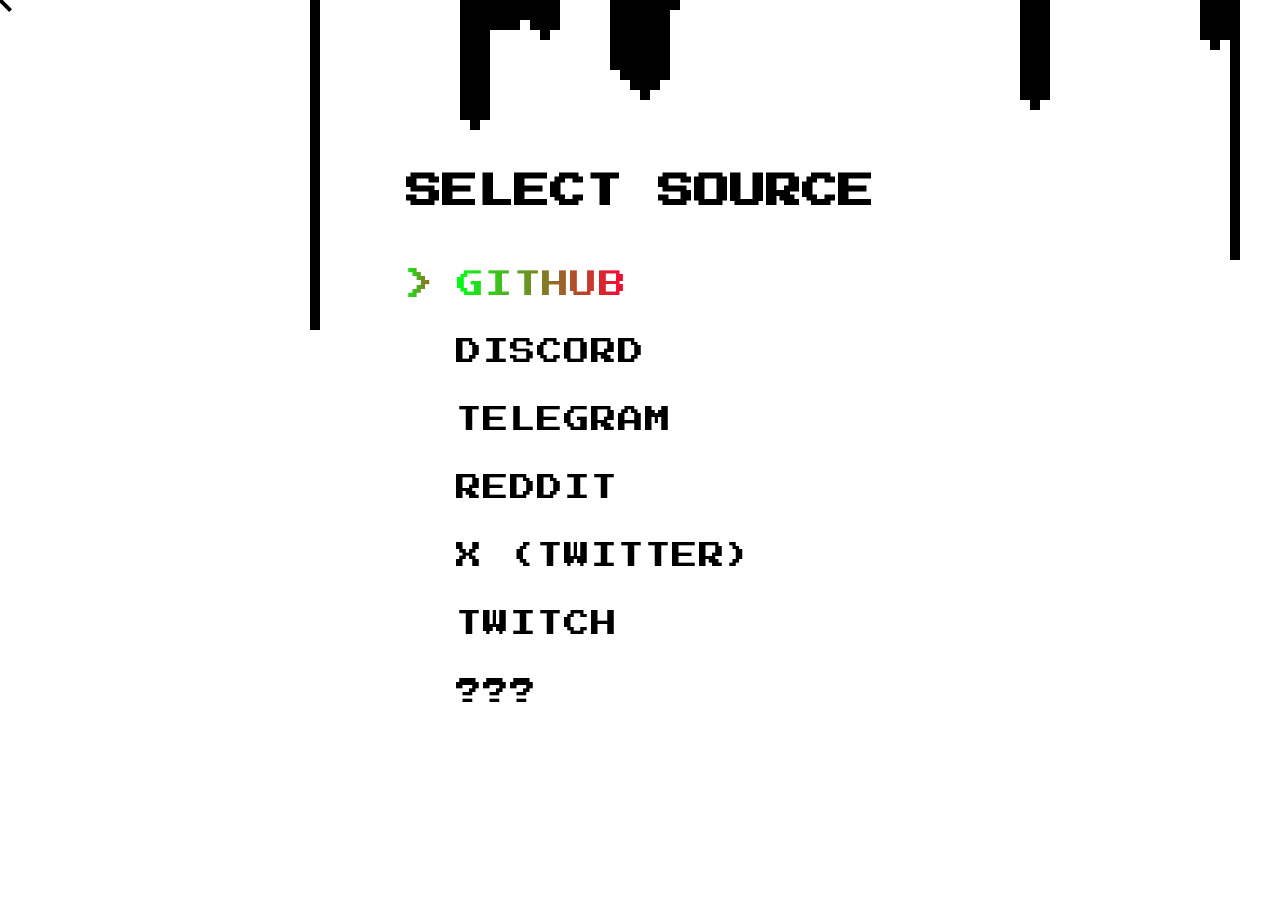
==== index.html @ 29d90310 "feat: mobile touch support, larger fonts, remove header bar - Add swipe gestures for menu navigation" ====
<!DOCTYPE html>
<html lang="ru">

<head>
    <meta charset="UTF-8">
    <meta name="viewport" content="width=device-width, initial-scale=1.0">
    <title>FLEXIY.IO // SYSTEM</title>
    <link rel="preconnect" href="https://fonts.googleapis.com">
    <link rel="preconnect" href="https://fonts.gstatic.com" crossorigin>
    <link href="https://fonts.googleapis.com/css2?family=Press+Start+2P&display=swap" rel="stylesheet">
    <link rel="stylesheet" href="style.css">
</head>

<body>
    <canvas id="canvas"></canvas>
    <div id="custom-cursor"></div>


    <!-- Score display for game mode -->
    <div id="score-display"
        style="display:none; position:fixed; top:20px; right:20px; z-index:100; mix-blend-mode:difference; color:white; font-size:14px;">
        LVL: <span id="score-val">0</span>/30
    </div>

    <div id="ui-wrapper">
        <div id="menu-container" class="active">
            <div class="view-header">
                <h2 class="pixel-text">SELECT SOURCE</h2>
            </div>
            <ul id="menu" class="menu-list">
                <li class="menu-item active" data-target="github">
                    <span class="selector">></span><span class="menu-text">Github</span>
                </li>
                <li class="menu-item" data-target="discord">
                    <span class="selector">></span><span class="menu-text">Discord</span>
                </li>
                <li class="menu-item" data-target="telegram">
                    <span class="selector">></span><span class="menu-text">Telegram</span>
                </li>
                <li class="menu-item" data-target="reddit">
                    <span class="selector">></span><span class="menu-text">Reddit</span>
                </li>
                <li class="menu-item" data-target="twitter">
                    <span class="selector">></span><span class="menu-text">X (Twitter)</span>
                </li>
                <li class="menu-item" data-target="twitch">
                    <span class="selector">></span><span class="menu-text">Twitch</span>
                </li>
                <li class="menu-item" data-target="gamemode" id="game-toggle">
                    <span class="selector">></span><span class="menu-text">???</span>
                </li>
            </ul>
        </div>

        <!-- Generic View Template (used for all) -->
        <div id="dynamic-view" class="view">
            <div class="view-header">
                <h2 id="view-title" class="pixel-text">TITLE</h2>
            </div>
            <ul id="dynamic-list" class="menu-list">
                <!-- Content injected via JS -->
            </ul>
        </div>
    </div>

    <div id="instructions"></div>
    <script src="script.js"></script>
</body>

</html>
---- style.css ----
:root {
    --bg-color: #ffffff;
}

* {
    cursor: none !important;
    /* Force hide everywhere */
}

body,
html {
    margin: 0;
    padding: 0;
    width: 100%;
    height: 100%;
    overflow: hidden;
    background-color: var(--bg-color);
    font-family: 'Press Start 2P', cursive;
    /* Hide default cursor */
}

canvas {
    display: block;
    image-rendering: pixelated;
    position: fixed;
    top: 0;
    left: 0;
    z-index: 1;
}

#custom-cursor {
    position: fixed;
    width: 30px;
    /* Slightly larger */
    height: 30px;
    pointer-events: none;
    z-index: 9999;
    mix-blend-mode: difference;
    transform: translate(-50%, -50%);
    transition: transform 0.15s cubic-bezier(0.175, 0.885, 0.32, 1.275), width 0.2s, height 0.2s;
}

#custom-cursor::before,
#custom-cursor::after {
    content: '';
    position: absolute;
    top: 50%;
    left: 50%;
    width: 100%;
    height: 4px;
    /* Bolder lines */
    background: white;
    transform: translate(-50%, -50%) rotate(45deg);
    transition: all 0.2s;
}

#custom-cursor::after {
    transform: translate(-50%, -50%) rotate(-45deg);
}

/* Pointer / Hover State */
#custom-cursor.hovering {
    width: 45px;
    height: 45px;
}

#custom-cursor.hovering::before {
    transform: translate(-50%, -50%) rotate(0deg);
    /* Becomes a + sign */
    background: #00ffcc;
    /* Add a technical glow color */
}

#custom-cursor.hovering::after {
    transform: translate(-50%, -50%) rotate(90deg);
    background: #00ffcc;
}

/* Score display for game mode */
#score-display {
    font-family: 'Press Start 2P', cursive;
    color: #00ffcc;
}

#ui-wrapper {
    position: absolute;
    top: 50%;
    left: 50%;
    transform: translate(-50%, -50%);
    width: 100%;
    z-index: 10;
    mix-blend-mode: difference;
    color: white;
    display: flex;
    justify-content: center;
    align-items: center;
    perspective: 1000px;
}

#menu-container,
.view {
    position: absolute;
    width: fit-content;
    min-width: 400px;
    transition: transform 0.6s cubic-bezier(0.23, 1, 0.32, 1), opacity 0.4s ease;
    opacity: 0;
    pointer-events: none;
    display: flex;
    flex-direction: column;
    align-items: flex-start;
    /* Items left-aligned within the centered block */
    padding: 20px;
}

#menu-container.active,
.view.active {
    opacity: 1;
    pointer-events: auto;
    transform: translateX(0);
}

/* Exit left - Classic */
#menu-container:not(.active) {
    transform: translateX(-150px);
}

.view:not(.active) {
    transform: translateX(-150px);
}

/* Vertical Shooter Game */
.pixel {
    background-color: currentColor;
    width: 100%;
    height: 100%;
}

.player-ship {
    position: fixed;
    bottom: 30px;
    width: 30px;
    height: 20px;
    color: #00ffcc;
    pointer-events: none;
    z-index: 20;
    mix-blend-mode: difference;
    transform: translateX(-50%);
    display: grid;
    grid-template-columns: repeat(3, 1fr);
    grid-template-rows: repeat(2, 1fr);
    gap: 2px;
}

.bullet {
    position: fixed;
    width: 4px;
    height: 8px;
    background: #ff00ea;
    z-index: 15;
    pointer-events: none;
    mix-blend-mode: difference;
    box-shadow: 0 0 5px #ff00ea;
}

.enemy {
    position: fixed;
    background: white;
    width: 24px;
    height: 24px;
    z-index: 10;
    pointer-events: none;
    mix-blend-mode: difference;
    box-shadow: 0 0 5px rgba(255, 0, 0, 0.8);
}

.particle {
    position: fixed;
    width: 4px;
    height: 4px;
    background: white;
    pointer-events: none;
    z-index: 7;
    mix-blend-mode: difference;
}

.menu-list {
    list-style: none;
    padding: 0;
    margin: 0;
    max-height: 55vh;
    width: 100%;
    overflow-y: auto;
    scrollbar-width: none;
    display: flex;
    flex-direction: column;
    align-items: flex-start;
}

.menu-list::-webkit-scrollbar {
    display: none;
}

.menu-item {
    margin: 18px 0;
    font-size: 26px;
    /* Larger and more impactful */
    cursor: pointer;
    transition: all 0.2s ease;
    text-transform: uppercase;
    white-space: nowrap;
    position: relative;
    user-select: none;
    display: flex;
    align-items: center;
    justify-content: flex-start;
    width: 100%;
    letter-spacing: 1px;
}

.menu-item .selector {
    visibility: hidden;
    width: 40px;
    margin-right: 10px;
    font-size: 32px;
}

.menu-item.active {
    transform: translateX(10px) scale(1.05);
    /* Slight move right when active */
}

.menu-item.active .selector,
.menu-item.active .menu-text {
    background: linear-gradient(90deg, #ff00ea, #00ffcc, #ff00ea);
    background-size: 200% auto;
    -webkit-background-clip: text;
    background-clip: text;
    -webkit-text-fill-color: transparent;
    color: transparent;
    animation: shine 2s linear infinite;
    visibility: visible !important;
}

@keyframes shine {
    to {
        background-position: 200% center;
    }
}

.view-header {
    margin-bottom: 40px;
    text-align: center;
    width: 100%;
}

.pixel-text {
    font-size: 36px;
    margin: 0;
    line-height: 1;
}

#instructions {
    position: absolute;
    bottom: 30px;
    left: 50%;
    transform: translateX(-50%);
    color: white;
    font-size: 11px;
    opacity: 0.5;
    pointer-events: none;
    mix-blend-mode: difference;
    letter-spacing: 2px;
}

/* Responsive fixes */
/* Tablet Responsive */
@media (max-width: 1024px) {
    .menu-item {
        font-size: 20px;
        margin: 14px 0;
    }

    .menu-item .selector {
        font-size: 24px;
        width: 30px;
    }

    .pixel-text {
        font-size: 28px;
    }

    #menu-container,
    .view {
        min-width: 300px;
        width: 90%;
    }
}

/* Mobile Responsive */
@media (max-width: 600px) {
    .menu-item {
        font-size: 22px;
        margin: 14px 0;
    }

    .menu-item .selector {
        font-size: 26px;
        width: 28px;
        margin-right: 8px;
    }

    .pixel-text {
        font-size: 26px;
        margin-bottom: 20px;
    }

    #score-display {
        font-size: 12px;
        top: 15px;
        right: 15px;
    }

    #instructions {
        font-size: 9px;
        bottom: 20px;
    }

    /* Adjust game elements for smaller screens */
    .player-ship {
        bottom: 20px;
        width: 24px;
        height: 16px;
    }

    .enemy {
        width: 20px;
        height: 20px;
    }
}

@media (hover: none) {
    #custom-cursor {
        display: none !important;
    }
}
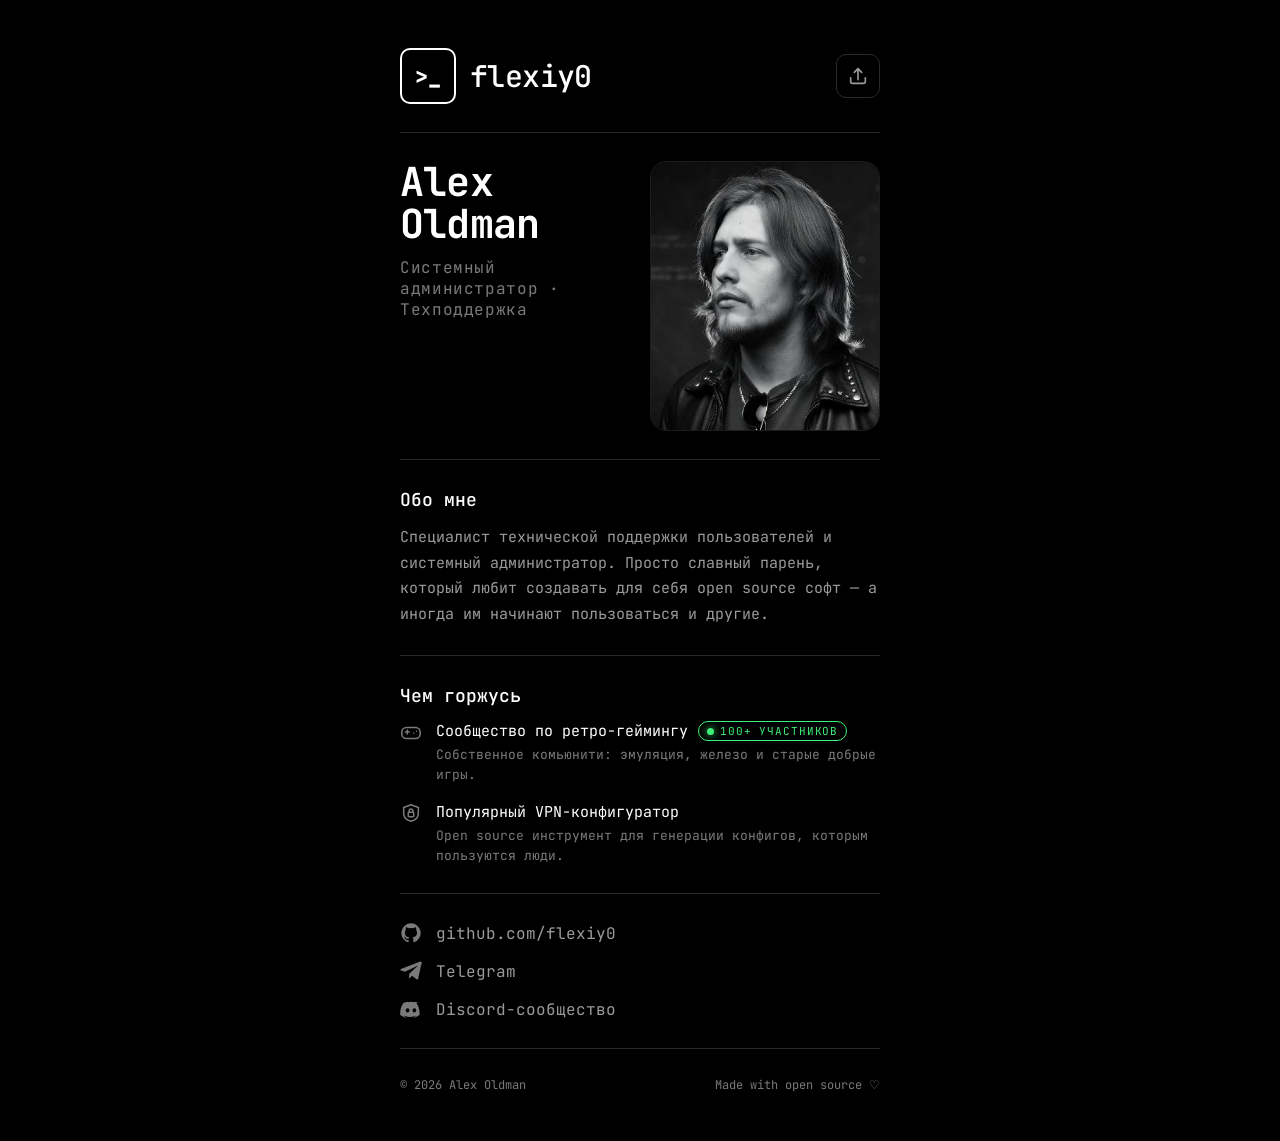
==== commit c5f854cf: "Make Alex Oldman profile card the site home page - Replace retro canvas/menu index.html with the pro" ====
--- a/index.html
+++ b/index.html
@@ -1,70 +1,217 @@
 <!DOCTYPE html>
 <html lang="ru">
-
 <head>
-    <meta charset="UTF-8">
-    <meta name="viewport" content="width=device-width, initial-scale=1.0">
-    <title>FLEXIY.IO // SYSTEM</title>
-    <link rel="preconnect" href="https://fonts.googleapis.com">
-    <link rel="preconnect" href="https://fonts.gstatic.com" crossorigin>
-    <link href="https://fonts.googleapis.com/css2?family=Press+Start+2P&display=swap" rel="stylesheet">
-    <link rel="stylesheet" href="style.css">
+<meta charset="utf-8">
+<meta name="viewport" content="width=device-width, initial-scale=1">
+<title>Alex Oldman — профиль</title>
+<link rel="preconnect" href="https://fonts.googleapis.com">
+<link rel="preconnect" href="https://fonts.gstatic.com" crossorigin>
+<link rel="stylesheet" href="https://fonts.googleapis.com/css2?family=JetBrains+Mono:ital,wght@0,400;0,500;0,700;0,800;1,400&display=swap">
+<style>
+  /* ============================================================
+     DROOPI DESIGN SYSTEM — tokens (monochrome + terminal green)
+     ============================================================ */
+  :root {
+    --black:#000000; --gray-950:#0A0A0A; --gray-900:#111111; --gray-850:#161616;
+    --gray-800:#1C1C1C; --gray-700:#2A2A2A; --gray-500:#5C5C5C; --gray-400:#7A7A7A;
+    --gray-300:#9A9A9A; --white:#FFFFFF;
+    --accent:#3DF07A;
+    --bg:var(--black); --text:var(--white); --text-muted:var(--gray-300);
+    --text-dim:var(--gray-400); --border:var(--gray-700);
+    --font-mono:'JetBrains Mono',ui-monospace,'SF Mono',Menlo,monospace;
+    --dur:.18s; --ease:cubic-bezier(.4,0,.2,1);
+  }
+
+  * { box-sizing:border-box; }
+  html,body { margin:0; }
+  body {
+    min-height:100vh; background:var(--bg); color:var(--text);
+    font-family:var(--font-mono);
+    display:flex; justify-content:center; padding:48px 24px;
+    -webkit-font-smoothing:antialiased;
+  }
+  ::selection { background:var(--gray-700); }
+  svg { display:block; }
+
+  .card { width:100%; max-width:480px; display:flex; flex-direction:column; gap:28px; }
+  .divider { height:1px; background:var(--border); }
+
+  /* Header */
+  .header { display:flex; align-items:center; justify-content:space-between; }
+  .brand { display:flex; align-items:center; gap:14px; }
+  .mark {
+    display:inline-flex; align-items:center; justify-content:center;
+    width:56px; height:56px; border:2px solid var(--white); border-radius:10px;
+    font-size:22px; font-weight:800; letter-spacing:-.02em; color:var(--white);
+  }
+  .brand-name { font-size:30px; font-weight:500; letter-spacing:-.02em; color:var(--white); }
+  .icon-btn {
+    display:inline-flex; align-items:center; justify-content:center;
+    width:44px; height:44px; border:1px solid var(--border); border-radius:10px;
+    background:transparent; color:var(--text-muted); cursor:pointer;
+    transition:color var(--dur) var(--ease), border-color var(--dur) var(--ease), background var(--dur) var(--ease);
+  }
+  .icon-btn:hover { color:var(--white); border-color:var(--gray-500); background:var(--gray-950); }
+
+  /* Identity */
+  .identity { display:flex; gap:24px; align-items:flex-start; flex-wrap:wrap; }
+  .identity-text {
+    flex:1 1 160px; display:flex; flex-direction:column;
+    align-items:flex-start; justify-content:center; gap:12px;
+  }
+  .identity-text h1 {
+    margin:0; font-size:40px; font-weight:700; letter-spacing:-.02em;
+    line-height:1.05; color:var(--white);
+  }
+  .role { font-size:16px; color:var(--text-dim); letter-spacing:.04em; }
+  .portrait {
+    width:230px; height:270px; object-fit:cover; object-position:center 20%;
+    border-radius:16px; border:1px solid var(--gray-800);
+  }
+
+  /* Sections */
+  .section { display:flex; flex-direction:column; gap:14px; }
+  .section h2 { margin:0; font-size:18px; font-weight:500; color:var(--white); }
+  .section p { margin:0; font-size:15px; color:var(--text-muted); line-height:1.7; }
+
+  /* Achievements */
+  .ach-list { display:flex; flex-direction:column; gap:18px; margin:0; padding:0; list-style:none; }
+  .ach { display:flex; gap:14px; align-items:flex-start; }
+  .ach > svg { width:22px; height:22px; flex:0 0 22px; color:var(--text-dim); margin-top:1px; }
+  .ach-body { display:flex; flex-direction:column; gap:4px; }
+  .ach-title { font-size:15px; color:var(--white); display:flex; align-items:center; gap:10px; flex-wrap:wrap; }
+  .ach-sub { font-size:13px; color:var(--text-dim); line-height:1.5; }
+  .live {
+    display:inline-flex; align-items:center; gap:6px;
+    font-size:11px; letter-spacing:.08em; text-transform:uppercase;
+    color:var(--accent); border:1px solid var(--accent); border-radius:999px;
+    padding:2px 8px;
+  }
+  .live .dot {
+    width:7px; height:7px; border-radius:50%; background:var(--accent);
+    box-shadow:0 0 8px var(--accent); animation:pulse 1.8s var(--ease) infinite;
+  }
+  @keyframes pulse { 0%,100%{opacity:1;} 50%{opacity:.35;} }
+
+  /* Contact links */
+  .links { display:flex; flex-direction:column; gap:16px; }
+  .social {
+    display:inline-flex; align-items:center; gap:14px;
+    font-size:16px; color:var(--text-muted); text-decoration:none; width:fit-content;
+    transition:color var(--dur) var(--ease), transform var(--dur) var(--ease);
+  }
+  .social svg { width:22px; height:22px; color:var(--text-dim); transition:color var(--dur) var(--ease); }
+  .social:hover { color:var(--white); transform:translateX(3px); }
+  .social:hover svg { color:var(--white); }
+
+  /* Footer */
+  .footer { display:flex; align-items:center; justify-content:space-between; }
+  .footer span { font-size:12px; color:var(--text-dim); }
+
+  @media (max-width:520px) {
+    .identity-text h1 { font-size:34px; }
+    .portrait { width:100%; height:300px; }
+  }
+</style>
 </head>
-
 <body>
-    <canvas id="canvas"></canvas>
-    <div id="custom-cursor"></div>
-
-
-    <!-- Score display for game mode -->
-    <div id="score-display"
-        style="display:none; position:fixed; top:20px; right:20px; z-index:100; mix-blend-mode:difference; color:white; font-size:14px;">
-        LVL: <span id="score-val">0</span>/30
-    </div>
-
-    <div id="ui-wrapper">
-        <div id="menu-container" class="active">
-            <div class="view-header">
-                <h2 class="pixel-text">SELECT SOURCE</h2>
-            </div>
-            <ul id="menu" class="menu-list">
-                <li class="menu-item active" data-target="github">
-                    <span class="selector">></span><span class="menu-text">Github</span>
-                </li>
-                <li class="menu-item" data-target="discord">
-                    <span class="selector">></span><span class="menu-text">Discord</span>
-                </li>
-                <li class="menu-item" data-target="telegram">
-                    <span class="selector">></span><span class="menu-text">Telegram</span>
-                </li>
-                <li class="menu-item" data-target="reddit">
-                    <span class="selector">></span><span class="menu-text">Reddit</span>
-                </li>
-                <li class="menu-item" data-target="twitter">
-                    <span class="selector">></span><span class="menu-text">X (Twitter)</span>
-                </li>
-                <li class="menu-item" data-target="twitch">
-                    <span class="selector">></span><span class="menu-text">Twitch</span>
-                </li>
-                <li class="menu-item" data-target="gamemode" id="game-toggle">
-                    <span class="selector">></span><span class="menu-text">???</span>
-                </li>
-            </ul>
-        </div>
-
-        <!-- Generic View Template (used for all) -->
-        <div id="dynamic-view" class="view">
-            <div class="view-header">
-                <h2 id="view-title" class="pixel-text">TITLE</h2>
-            </div>
-            <ul id="dynamic-list" class="menu-list">
-                <!-- Content injected via JS -->
-            </ul>
-        </div>
-    </div>
-
-    <div id="instructions"></div>
-    <script src="script.js"></script>
+  <main class="card">
+
+    <!-- Header -->
+    <div class="header">
+      <div class="brand">
+        <span class="mark">&gt;_</span>
+        <span class="brand-name">flexiy0</span>
+      </div>
+      <button class="icon-btn" type="button" title="Поделиться" aria-label="Поделиться"
+              onclick="navigator.clipboard&amp;&amp;navigator.clipboard.writeText(location.href)">
+        <svg width="22" height="22" viewBox="0 0 24 24" fill="none" stroke="currentColor" stroke-width="1.8" stroke-linecap="round" stroke-linejoin="round" aria-hidden="true">
+          <path d="M12 16V4M12 4l-4 4M12 4l4 4"/><path d="M4 14v4a2 2 0 0 0 2 2h12a2 2 0 0 0 2-2v-4"/>
+        </svg>
+      </button>
+    </div>
+
+    <div class="divider"></div>
+
+    <!-- Identity -->
+    <div class="identity">
+      <div class="identity-text">
+        <h1>Alex<br>Oldman</h1>
+        <span class="role">Системный администратор · Техподдержка</span>
+      </div>
+      <img class="portrait" src="templates/profile-card/photo.jpg" alt="Alex Oldman">
+    </div>
+
+    <div class="divider"></div>
+
+    <!-- About -->
+    <div class="section">
+      <h2>Обо мне</h2>
+      <p>Специалист технической поддержки пользователей и системный администратор. Просто славный парень, который любит создавать для себя open source софт — а иногда им начинают пользоваться и другие.</p>
+    </div>
+
+    <div class="divider"></div>
+
+    <!-- Achievements -->
+    <div class="section">
+      <h2>Чем горжусь</h2>
+      <ul class="ach-list">
+        <li class="ach">
+          <svg viewBox="0 0 24 24" fill="none" stroke="currentColor" stroke-width="1.7" stroke-linecap="round" stroke-linejoin="round" aria-hidden="true">
+            <line x1="6" y1="11" x2="10" y2="11"/><line x1="8" y1="9" x2="8" y2="13"/>
+            <line x1="15" y1="12" x2="15.01" y2="12"/><line x1="18" y1="10" x2="18.01" y2="10"/>
+            <rect x="2" y="6" width="20" height="12" rx="5"/>
+          </svg>
+          <div class="ach-body">
+            <span class="ach-title">
+              Сообщество по ретро-геймингу
+              <span class="live"><span class="dot"></span>100+ участников</span>
+            </span>
+            <span class="ach-sub">Собственное комьюнити: эмуляция, железо и старые добрые игры.</span>
+          </div>
+        </li>
+        <li class="ach">
+          <svg viewBox="0 0 24 24" fill="none" stroke="currentColor" stroke-width="1.7" stroke-linecap="round" stroke-linejoin="round" aria-hidden="true">
+            <path d="M12 2l8 3v6c0 5-3.5 8-8 9-4.5-1-8-4-8-9V5l8-3z"/>
+            <rect x="9" y="10" width="6" height="5" rx="1"/><path d="M10 10V8.5a2 2 0 0 1 4 0V10"/>
+          </svg>
+          <div class="ach-body">
+            <span class="ach-title">Популярный VPN-конфигуратор</span>
+            <span class="ach-sub">Open source инструмент для генерации конфигов, которым пользуются люди.</span>
+          </div>
+        </li>
+      </ul>
+    </div>
+
+    <div class="divider"></div>
+
+    <!-- Contact links -->
+    <div class="links">
+      <a class="social" href="https://github.com/flexiy0">
+        <svg viewBox="0 0 24 24" fill="currentColor" aria-hidden="true">
+          <path d="M12 1.5A10.5 10.5 0 0 0 8.68 22c.52.1.71-.23.71-.5v-1.96c-2.92.64-3.54-1.25-3.54-1.25-.48-1.21-1.17-1.54-1.17-1.54-.95-.65.07-.64.07-.64 1.06.07 1.61 1.09 1.61 1.09.94 1.6 2.46 1.14 3.06.87.1-.68.37-1.14.66-1.4-2.33-.27-4.78-1.17-4.78-5.18 0-1.15.41-2.08 1.08-2.82-.11-.27-.47-1.34.1-2.79 0 0 .88-.28 2.88 1.07a10 10 0 0 1 5.24 0c2-1.35 2.88-1.07 2.88-1.07.57 1.45.21 2.52.1 2.79.68.74 1.08 1.67 1.08 2.82 0 4.02-2.46 4.9-4.8 5.16.38.33.71.97.71 1.96v2.9c0 .28.19.61.72.5A10.5 10.5 0 0 0 12 1.5z"/>
+        </svg>github.com/flexiy0
+      </a>
+      <a class="social" href="https://t.me/flexiy0">
+        <svg viewBox="0 0 24 24" fill="currentColor" aria-hidden="true">
+          <path d="M21.94 4.5 18.7 19.78c-.24 1.08-.89 1.34-1.8.84l-4.98-3.67-2.4 2.31c-.27.27-.49.49-1 .49l.35-5.07 9.2-8.31c.4-.36-.09-.56-.62-.2L4.07 12.5l-4.9-1.53C-.9 10.65-.92 9.9.5 9.3l20.46-7.89c.96-.36 1.8.23 1.48 3.09z" transform="translate(1.2 0.3)"/>
+        </svg>Telegram
+      </a>
+      <a class="social" href="#">
+        <svg viewBox="0 0 24 24" fill="currentColor" aria-hidden="true">
+          <path d="M20.32 5.56A19 19 0 0 0 15.6 4.1l-.24.48a17.6 17.6 0 0 1 4.18 1.3 17.9 17.9 0 0 0-15.08 0 17.6 17.6 0 0 1 4.18-1.3L8.4 4.1a19 19 0 0 0-4.72 1.46C.7 9.98-.1 14.3.3 18.55a19.2 19.2 0 0 0 5.8 2.93l.46-.64a12.6 12.6 0 0 1-2.06-.99l.5-.39a13.6 13.6 0 0 0 11.6 0l.5.39c-.65.39-1.34.72-2.06.99l.46.64a19.2 19.2 0 0 0 5.8-2.93c.47-4.93-.8-9.21-3.38-12.99zM8.3 15.74c-1.13 0-2.06-1.04-2.06-2.32s.91-2.32 2.06-2.32 2.08 1.05 2.06 2.32c0 1.28-.91 2.32-2.06 2.32zm7.4 0c-1.13 0-2.06-1.04-2.06-2.32s.91-2.32 2.06-2.32 2.08 1.05 2.06 2.32c0 1.28-.9 2.32-2.06 2.32z"/>
+        </svg>Discord-сообщество
+      </a>
+    </div>
+
+    <div class="divider"></div>
+
+    <!-- Footer -->
+    <div class="footer">
+      <span>© 2026 Alex Oldman</span>
+      <span>Made with open source ♡</span>
+    </div>
+
+  </main>
 </body>
-
-</html>+</html>
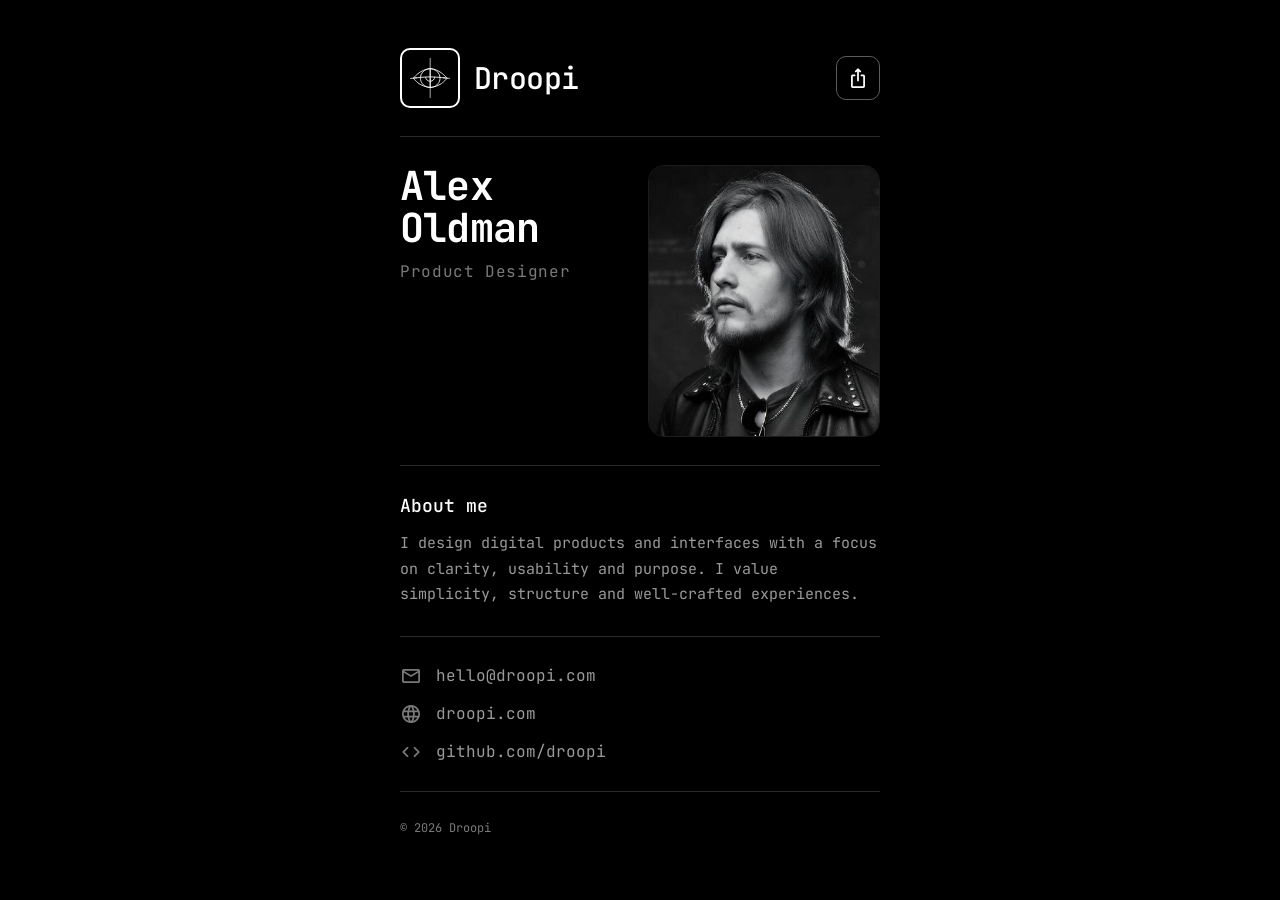
==== commit 38a8b17b: "Rebuild profile as verbatim Droopi template, only photo swapped - Reproduce templates/profile-card/P" ====
--- a/index.html
+++ b/index.html
@@ -1,217 +1,91 @@
 <!DOCTYPE html>
-<html lang="ru">
+<html lang="en">
 <head>
 <meta charset="utf-8">
 <meta name="viewport" content="width=device-width, initial-scale=1">
-<title>Alex Oldman — профиль</title>
+<title>Droopi — Profile</title>
+<!-- @template name="Profile Card" description="Droopi personal profile card — logo, portrait, about, contact links, social footer" -->
 <link rel="preconnect" href="https://fonts.googleapis.com">
 <link rel="preconnect" href="https://fonts.gstatic.com" crossorigin>
 <link rel="stylesheet" href="https://fonts.googleapis.com/css2?family=JetBrains+Mono:ital,wght@0,400;0,500;0,700;0,800;1,400&display=swap">
+<link rel="stylesheet" href="https://fonts.googleapis.com/css2?family=Material+Symbols+Rounded:opsz,wght,FILL,GRAD@24,400,0,0">
 <style>
-  /* ============================================================
-     DROOPI DESIGN SYSTEM — tokens (monochrome + terminal green)
-     ============================================================ */
-  :root {
-    --black:#000000; --gray-950:#0A0A0A; --gray-900:#111111; --gray-850:#161616;
-    --gray-800:#1C1C1C; --gray-700:#2A2A2A; --gray-500:#5C5C5C; --gray-400:#7A7A7A;
-    --gray-300:#9A9A9A; --white:#FFFFFF;
-    --accent:#3DF07A;
-    --bg:var(--black); --text:var(--white); --text-muted:var(--gray-300);
-    --text-dim:var(--gray-400); --border:var(--gray-700);
-    --font-mono:'JetBrains Mono',ui-monospace,'SF Mono',Menlo,monospace;
-    --dur:.18s; --ease:cubic-bezier(.4,0,.2,1);
+  html, body { margin: 0; }
+  .material-symbols-rounded {
+    font-family: 'Material Symbols Rounded';
+    font-weight: normal; font-style: normal; line-height: 1;
+    letter-spacing: normal; text-transform: none; display: inline-block;
+    white-space: nowrap; word-wrap: normal; direction: ltr;
+    -webkit-font-feature-settings: 'liga'; -webkit-font-smoothing: antialiased;
   }
-
-  * { box-sizing:border-box; }
-  html,body { margin:0; }
-  body {
-    min-height:100vh; background:var(--bg); color:var(--text);
-    font-family:var(--font-mono);
-    display:flex; justify-content:center; padding:48px 24px;
-    -webkit-font-smoothing:antialiased;
+  .icon-btn {
+    display: inline-flex; align-items: center; justify-content: center;
+    width: 44px; height: 44px; border-radius: 10px; cursor: pointer;
+    background: transparent; border: 1px solid #5C5C5C; color: #fff;
+    transition: background .18s cubic-bezier(.4,0,.2,1), color .18s cubic-bezier(.4,0,.2,1), border-color .18s cubic-bezier(.4,0,.2,1);
   }
-  ::selection { background:var(--gray-700); }
-  svg { display:block; }
-
-  .card { width:100%; max-width:480px; display:flex; flex-direction:column; gap:28px; }
-  .divider { height:1px; background:var(--border); }
-
-  /* Header */
-  .header { display:flex; align-items:center; justify-content:space-between; }
-  .brand { display:flex; align-items:center; gap:14px; }
-  .mark {
-    display:inline-flex; align-items:center; justify-content:center;
-    width:56px; height:56px; border:2px solid var(--white); border-radius:10px;
-    font-size:22px; font-weight:800; letter-spacing:-.02em; color:var(--white);
-  }
-  .brand-name { font-size:30px; font-weight:500; letter-spacing:-.02em; color:var(--white); }
-  .icon-btn {
-    display:inline-flex; align-items:center; justify-content:center;
-    width:44px; height:44px; border:1px solid var(--border); border-radius:10px;
-    background:transparent; color:var(--text-muted); cursor:pointer;
-    transition:color var(--dur) var(--ease), border-color var(--dur) var(--ease), background var(--dur) var(--ease);
-  }
-  .icon-btn:hover { color:var(--white); border-color:var(--gray-500); background:var(--gray-950); }
-
-  /* Identity */
-  .identity { display:flex; gap:24px; align-items:flex-start; flex-wrap:wrap; }
-  .identity-text {
-    flex:1 1 160px; display:flex; flex-direction:column;
-    align-items:flex-start; justify-content:center; gap:12px;
-  }
-  .identity-text h1 {
-    margin:0; font-size:40px; font-weight:700; letter-spacing:-.02em;
-    line-height:1.05; color:var(--white);
-  }
-  .role { font-size:16px; color:var(--text-dim); letter-spacing:.04em; }
-  .portrait {
-    width:230px; height:270px; object-fit:cover; object-position:center 20%;
-    border-radius:16px; border:1px solid var(--gray-800);
-  }
-
-  /* Sections */
-  .section { display:flex; flex-direction:column; gap:14px; }
-  .section h2 { margin:0; font-size:18px; font-weight:500; color:var(--white); }
-  .section p { margin:0; font-size:15px; color:var(--text-muted); line-height:1.7; }
-
-  /* Achievements */
-  .ach-list { display:flex; flex-direction:column; gap:18px; margin:0; padding:0; list-style:none; }
-  .ach { display:flex; gap:14px; align-items:flex-start; }
-  .ach > svg { width:22px; height:22px; flex:0 0 22px; color:var(--text-dim); margin-top:1px; }
-  .ach-body { display:flex; flex-direction:column; gap:4px; }
-  .ach-title { font-size:15px; color:var(--white); display:flex; align-items:center; gap:10px; flex-wrap:wrap; }
-  .ach-sub { font-size:13px; color:var(--text-dim); line-height:1.5; }
-  .live {
-    display:inline-flex; align-items:center; gap:6px;
-    font-size:11px; letter-spacing:.08em; text-transform:uppercase;
-    color:var(--accent); border:1px solid var(--accent); border-radius:999px;
-    padding:2px 8px;
-  }
-  .live .dot {
-    width:7px; height:7px; border-radius:50%; background:var(--accent);
-    box-shadow:0 0 8px var(--accent); animation:pulse 1.8s var(--ease) infinite;
-  }
-  @keyframes pulse { 0%,100%{opacity:1;} 50%{opacity:.35;} }
-
-  /* Contact links */
-  .links { display:flex; flex-direction:column; gap:16px; }
-  .social {
-    display:inline-flex; align-items:center; gap:14px;
-    font-size:16px; color:var(--text-muted); text-decoration:none; width:fit-content;
-    transition:color var(--dur) var(--ease), transform var(--dur) var(--ease);
-  }
-  .social svg { width:22px; height:22px; color:var(--text-dim); transition:color var(--dur) var(--ease); }
-  .social:hover { color:var(--white); transform:translateX(3px); }
-  .social:hover svg { color:var(--white); }
-
-  /* Footer */
-  .footer { display:flex; align-items:center; justify-content:space-between; }
-  .footer span { font-size:12px; color:var(--text-dim); }
-
-  @media (max-width:520px) {
-    .identity-text h1 { font-size:34px; }
-    .portrait { width:100%; height:300px; }
-  }
+  .icon-btn:hover { background: #fff; color: #000; border-color: #fff; }
 </style>
 </head>
 <body>
-  <main class="card">
+<div style="min-height:100vh;background:#000;display:flex;justify-content:center;padding:48px 24px;box-sizing:border-box;font-family:'JetBrains Mono',ui-monospace,monospace;">
+  <div style="width:100%;max-width:480px;display:flex;flex-direction:column;gap:28px;">
 
     <!-- Header -->
-    <div class="header">
-      <div class="brand">
-        <span class="mark">&gt;_</span>
-        <span class="brand-name">flexiy0</span>
+    <div style="display:flex;align-items:center;justify-content:space-between;">
+      <div style="display:flex;align-items:center;gap:14px;">
+        <span style="display:inline-flex;align-items:center;justify-content:center;width:56px;height:56px;border:2px solid #fff;border-radius:10px;">
+          <img src="assets/logo-eye-white-bold.svg" alt="Droopi" style="width:40px;height:40px;display:block;" />
+        </span>
+        <span style="font-size:30px;font-weight:500;letter-spacing:-0.02em;color:#fff;">Droopi</span>
       </div>
-      <button class="icon-btn" type="button" title="Поделиться" aria-label="Поделиться"
-              onclick="navigator.clipboard&amp;&amp;navigator.clipboard.writeText(location.href)">
-        <svg width="22" height="22" viewBox="0 0 24 24" fill="none" stroke="currentColor" stroke-width="1.8" stroke-linecap="round" stroke-linejoin="round" aria-hidden="true">
-          <path d="M12 16V4M12 4l-4 4M12 4l4 4"/><path d="M4 14v4a2 2 0 0 0 2 2h12a2 2 0 0 0 2-2v-4"/>
-        </svg>
+      <button class="icon-btn" type="button" aria-label="Share link" title="Share link">
+        <span class="material-symbols-rounded" style="font-size:22px;">ios_share</span>
       </button>
     </div>
 
-    <div class="divider"></div>
+    <div style="height:1px;background:#2A2A2A;"></div>
 
     <!-- Identity -->
-    <div class="identity">
-      <div class="identity-text">
-        <h1>Alex<br>Oldman</h1>
-        <span class="role">Системный администратор · Техподдержка</span>
+    <div style="display:flex;gap:24px;align-items:flex-start;flex-wrap:wrap;">
+      <div style="flex:1 1 160px;display:flex;flex-direction:column;align-items:flex-start;justify-content:center;gap:12px;">
+        <h1 style="margin:0;font-size:40px;font-weight:700;letter-spacing:-0.02em;line-height:1.05;color:#fff;">Alex<br>Oldman</h1>
+        <span style="font-size:16px;color:#7A7A7A;letter-spacing:0.04em;">Product Designer</span>
       </div>
-      <img class="portrait" src="templates/profile-card/photo.jpg" alt="Alex Oldman">
+      <img src="assets/portrait.png" alt="Alex Oldman" style="width:230px;height:270px;object-fit:cover;border-radius:16px;border:1px solid #1C1C1C;" />
     </div>
 
-    <div class="divider"></div>
+    <div style="height:1px;background:#2A2A2A;"></div>
 
     <!-- About -->
-    <div class="section">
-      <h2>Обо мне</h2>
-      <p>Специалист технической поддержки пользователей и системный администратор. Просто славный парень, который любит создавать для себя open source софт — а иногда им начинают пользоваться и другие.</p>
+    <div style="display:flex;flex-direction:column;gap:14px;">
+      <h2 style="margin:0;font-size:18px;font-weight:500;color:#fff;">About me</h2>
+      <p style="margin:0;font-size:15px;color:#9A9A9A;line-height:1.7;">I design digital products and interfaces with a focus on clarity, usability and purpose. I value simplicity, structure and well-crafted experiences.</p>
     </div>
 
-    <div class="divider"></div>
-
-    <!-- Achievements -->
-    <div class="section">
-      <h2>Чем горжусь</h2>
-      <ul class="ach-list">
-        <li class="ach">
-          <svg viewBox="0 0 24 24" fill="none" stroke="currentColor" stroke-width="1.7" stroke-linecap="round" stroke-linejoin="round" aria-hidden="true">
-            <line x1="6" y1="11" x2="10" y2="11"/><line x1="8" y1="9" x2="8" y2="13"/>
-            <line x1="15" y1="12" x2="15.01" y2="12"/><line x1="18" y1="10" x2="18.01" y2="10"/>
-            <rect x="2" y="6" width="20" height="12" rx="5"/>
-          </svg>
-          <div class="ach-body">
-            <span class="ach-title">
-              Сообщество по ретро-геймингу
-              <span class="live"><span class="dot"></span>100+ участников</span>
-            </span>
-            <span class="ach-sub">Собственное комьюнити: эмуляция, железо и старые добрые игры.</span>
-          </div>
-        </li>
-        <li class="ach">
-          <svg viewBox="0 0 24 24" fill="none" stroke="currentColor" stroke-width="1.7" stroke-linecap="round" stroke-linejoin="round" aria-hidden="true">
-            <path d="M12 2l8 3v6c0 5-3.5 8-8 9-4.5-1-8-4-8-9V5l8-3z"/>
-            <rect x="9" y="10" width="6" height="5" rx="1"/><path d="M10 10V8.5a2 2 0 0 1 4 0V10"/>
-          </svg>
-          <div class="ach-body">
-            <span class="ach-title">Популярный VPN-конфигуратор</span>
-            <span class="ach-sub">Open source инструмент для генерации конфигов, которым пользуются люди.</span>
-          </div>
-        </li>
-      </ul>
-    </div>
-
-    <div class="divider"></div>
+    <div style="height:1px;background:#2A2A2A;"></div>
 
     <!-- Contact links -->
-    <div class="links">
-      <a class="social" href="https://github.com/flexiy0">
-        <svg viewBox="0 0 24 24" fill="currentColor" aria-hidden="true">
-          <path d="M12 1.5A10.5 10.5 0 0 0 8.68 22c.52.1.71-.23.71-.5v-1.96c-2.92.64-3.54-1.25-3.54-1.25-.48-1.21-1.17-1.54-1.17-1.54-.95-.65.07-.64.07-.64 1.06.07 1.61 1.09 1.61 1.09.94 1.6 2.46 1.14 3.06.87.1-.68.37-1.14.66-1.4-2.33-.27-4.78-1.17-4.78-5.18 0-1.15.41-2.08 1.08-2.82-.11-.27-.47-1.34.1-2.79 0 0 .88-.28 2.88 1.07a10 10 0 0 1 5.24 0c2-1.35 2.88-1.07 2.88-1.07.57 1.45.21 2.52.1 2.79.68.74 1.08 1.67 1.08 2.82 0 4.02-2.46 4.9-4.8 5.16.38.33.71.97.71 1.96v2.9c0 .28.19.61.72.5A10.5 10.5 0 0 0 12 1.5z"/>
-        </svg>github.com/flexiy0
+    <div style="display:flex;flex-direction:column;gap:16px;">
+      <a href="mailto:hello@droopi.com" style="display:inline-flex;align-items:center;gap:14px;color:#9A9A9A;font-size:16px;text-decoration:none;">
+        <span class="material-symbols-rounded" style="font-size:22px;color:#7A7A7A;">mail</span>hello@droopi.com
       </a>
-      <a class="social" href="https://t.me/flexiy0">
-        <svg viewBox="0 0 24 24" fill="currentColor" aria-hidden="true">
-          <path d="M21.94 4.5 18.7 19.78c-.24 1.08-.89 1.34-1.8.84l-4.98-3.67-2.4 2.31c-.27.27-.49.49-1 .49l.35-5.07 9.2-8.31c.4-.36-.09-.56-.62-.2L4.07 12.5l-4.9-1.53C-.9 10.65-.92 9.9.5 9.3l20.46-7.89c.96-.36 1.8.23 1.48 3.09z" transform="translate(1.2 0.3)"/>
-        </svg>Telegram
+      <a href="#" style="display:inline-flex;align-items:center;gap:14px;color:#9A9A9A;font-size:16px;text-decoration:none;">
+        <span class="material-symbols-rounded" style="font-size:22px;color:#7A7A7A;">language</span>droopi.com
       </a>
-      <a class="social" href="#">
-        <svg viewBox="0 0 24 24" fill="currentColor" aria-hidden="true">
-          <path d="M20.32 5.56A19 19 0 0 0 15.6 4.1l-.24.48a17.6 17.6 0 0 1 4.18 1.3 17.9 17.9 0 0 0-15.08 0 17.6 17.6 0 0 1 4.18-1.3L8.4 4.1a19 19 0 0 0-4.72 1.46C.7 9.98-.1 14.3.3 18.55a19.2 19.2 0 0 0 5.8 2.93l.46-.64a12.6 12.6 0 0 1-2.06-.99l.5-.39a13.6 13.6 0 0 0 11.6 0l.5.39c-.65.39-1.34.72-2.06.99l.46.64a19.2 19.2 0 0 0 5.8-2.93c.47-4.93-.8-9.21-3.38-12.99zM8.3 15.74c-1.13 0-2.06-1.04-2.06-2.32s.91-2.32 2.06-2.32 2.08 1.05 2.06 2.32c0 1.28-.91 2.32-2.06 2.32zm7.4 0c-1.13 0-2.06-1.04-2.06-2.32s.91-2.32 2.06-2.32 2.08 1.05 2.06 2.32c0 1.28-.9 2.32-2.06 2.32z"/>
-        </svg>Discord-сообщество
+      <a href="#" style="display:inline-flex;align-items:center;gap:14px;color:#9A9A9A;font-size:16px;text-decoration:none;">
+        <span class="material-symbols-rounded" style="font-size:22px;color:#7A7A7A;">code</span>github.com/droopi
       </a>
     </div>
 
-    <div class="divider"></div>
+    <div style="height:1px;background:#2A2A2A;"></div>
 
     <!-- Footer -->
-    <div class="footer">
-      <span>© 2026 Alex Oldman</span>
-      <span>Made with open source ♡</span>
+    <div style="display:flex;align-items:center;justify-content:space-between;">
+      <span style="font-size:12px;color:#7A7A7A;">© 2026 Droopi</span>
     </div>
 
-  </main>
+  </div>
+</div>
 </body>
 </html>
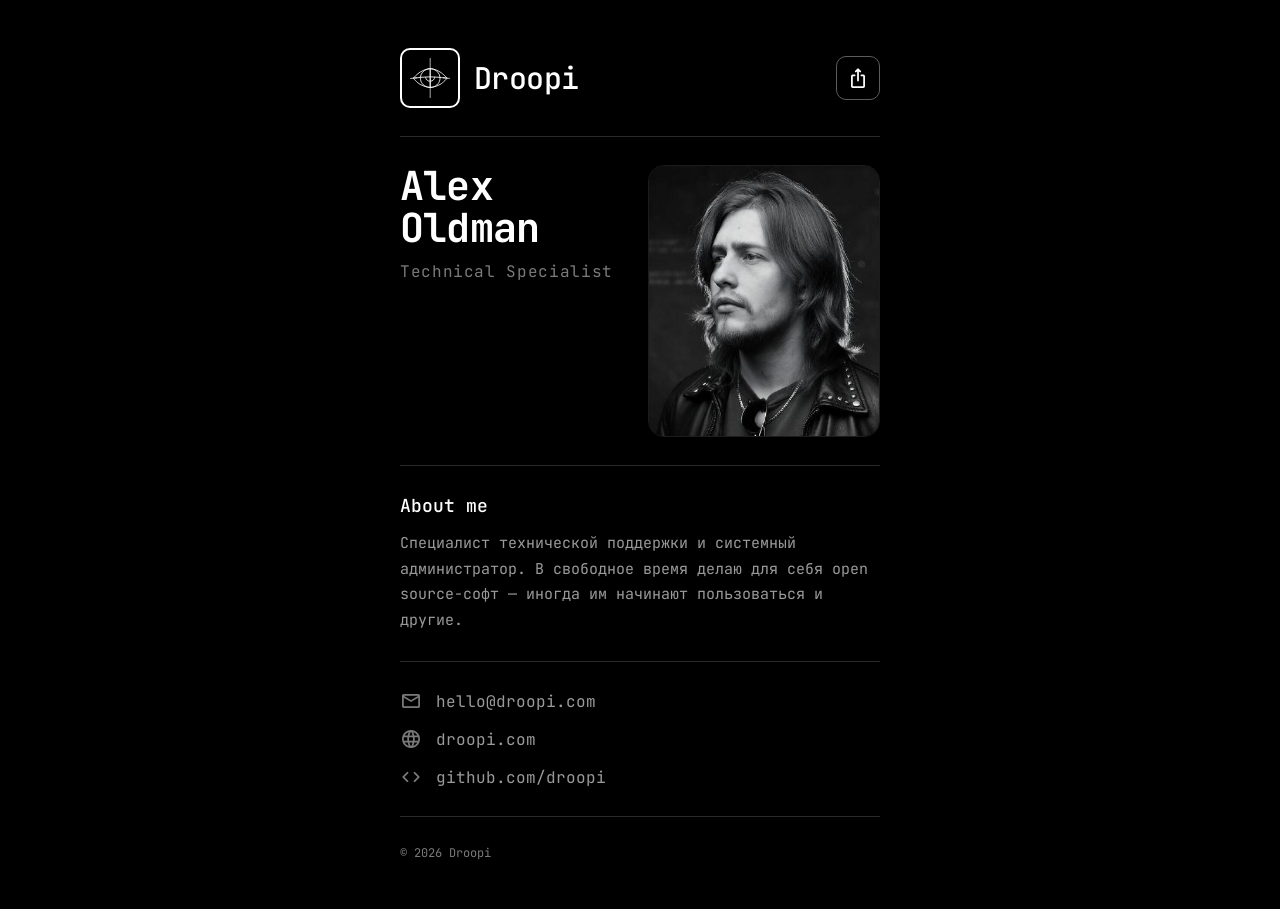
==== commit 327dfbab: "Set role to Technical Specialist and Russian About copy - Role: Product Designer -> Technical Specia" ====
--- a/index.html
+++ b/index.html
@@ -50,7 +50,7 @@
     <div style="display:flex;gap:24px;align-items:flex-start;flex-wrap:wrap;">
       <div style="flex:1 1 160px;display:flex;flex-direction:column;align-items:flex-start;justify-content:center;gap:12px;">
         <h1 style="margin:0;font-size:40px;font-weight:700;letter-spacing:-0.02em;line-height:1.05;color:#fff;">Alex<br>Oldman</h1>
-        <span style="font-size:16px;color:#7A7A7A;letter-spacing:0.04em;">Product Designer</span>
+        <span style="font-size:16px;color:#7A7A7A;letter-spacing:0.04em;">Technical Specialist</span>
       </div>
       <img src="assets/portrait.png" alt="Alex Oldman" style="width:230px;height:270px;object-fit:cover;border-radius:16px;border:1px solid #1C1C1C;" />
     </div>
@@ -60,7 +60,7 @@
     <!-- About -->
     <div style="display:flex;flex-direction:column;gap:14px;">
       <h2 style="margin:0;font-size:18px;font-weight:500;color:#fff;">About me</h2>
-      <p style="margin:0;font-size:15px;color:#9A9A9A;line-height:1.7;">I design digital products and interfaces with a focus on clarity, usability and purpose. I value simplicity, structure and well-crafted experiences.</p>
+      <p style="margin:0;font-size:15px;color:#9A9A9A;line-height:1.7;">Специалист технической поддержки и системный администратор. В свободное время делаю для себя open source‑софт — иногда им начинают пользоваться и другие.</p>
     </div>
 
     <div style="height:1px;background:#2A2A2A;"></div>
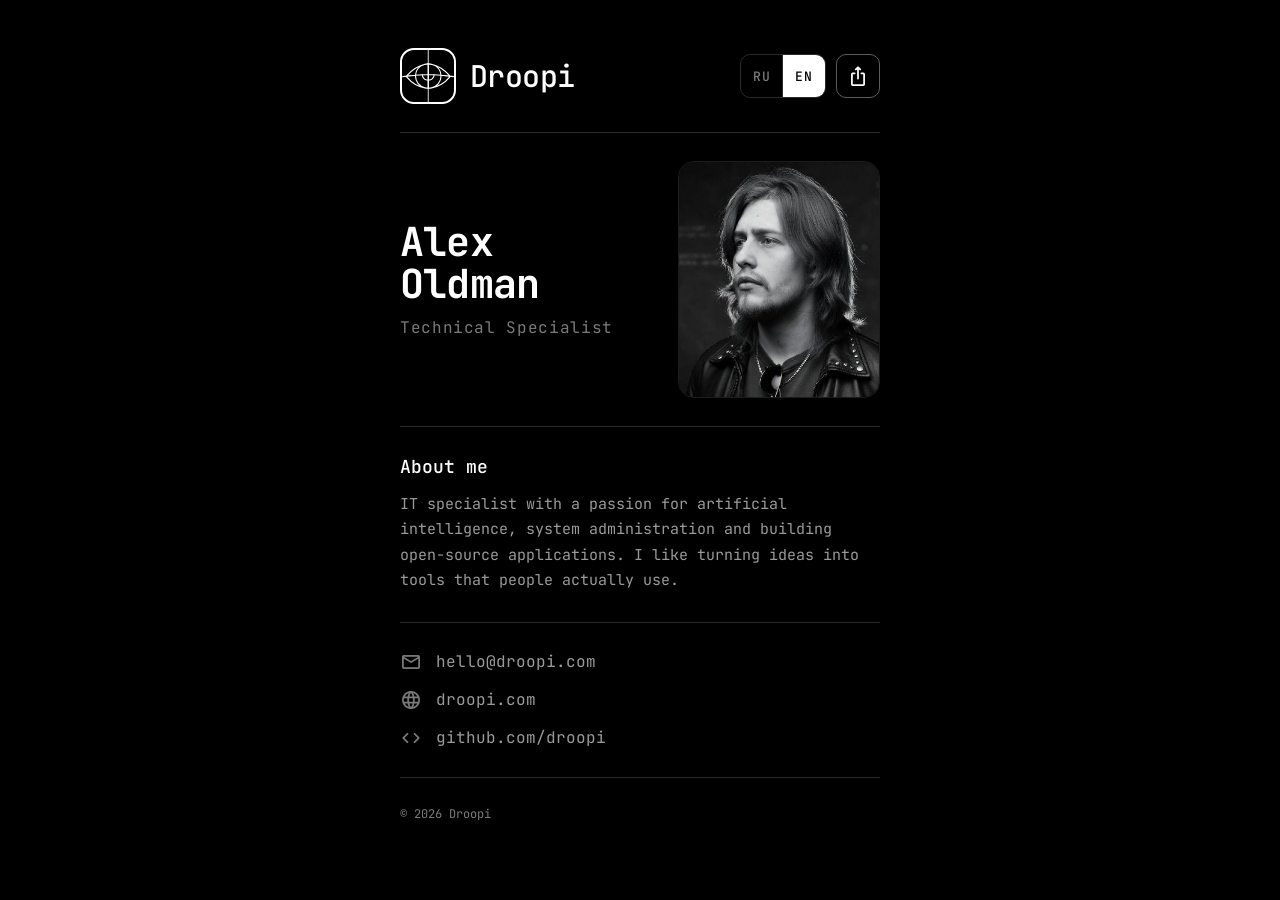
==== commit 38c69a42: "Polish profile: framed logo, right-aligned photo, RU/EN i18n - Logo fills its frame so the reticle l" ====
--- a/index.html
+++ b/index.html
@@ -3,14 +3,25 @@
 <head>
 <meta charset="utf-8">
 <meta name="viewport" content="width=device-width, initial-scale=1">
-<title>Droopi — Profile</title>
+<title>Alex Oldman — Profile</title>
 <!-- @template name="Profile Card" description="Droopi personal profile card — logo, portrait, about, contact links, social footer" -->
 <link rel="preconnect" href="https://fonts.googleapis.com">
 <link rel="preconnect" href="https://fonts.gstatic.com" crossorigin>
 <link rel="stylesheet" href="https://fonts.googleapis.com/css2?family=JetBrains+Mono:ital,wght@0,400;0,500;0,700;0,800;1,400&display=swap">
 <link rel="stylesheet" href="https://fonts.googleapis.com/css2?family=Material+Symbols+Rounded:opsz,wght,FILL,GRAD@24,400,0,0">
 <style>
+  :root {
+    --mono: 'JetBrains Mono', ui-monospace, monospace;
+    --dur: .18s; --ease: cubic-bezier(.4,0,.2,1);
+  }
+  * { box-sizing: border-box; }
   html, body { margin: 0; }
+  body {
+    min-height: 100vh; background: #000; color: #fff;
+    font-family: var(--mono);
+    display: flex; justify-content: center; padding: 48px 24px;
+    -webkit-font-smoothing: antialiased;
+  }
   .material-symbols-rounded {
     font-family: 'Material Symbols Rounded';
     font-weight: normal; font-style: normal; line-height: 1;
@@ -18,74 +29,188 @@
     white-space: nowrap; word-wrap: normal; direction: ltr;
     -webkit-font-feature-settings: 'liga'; -webkit-font-smoothing: antialiased;
   }
+
+  .card { width: 100%; max-width: 480px; display: flex; flex-direction: column; gap: 28px; }
+  .divider { height: 1px; background: #2A2A2A; }
+
+  /* Header */
+  .header { display: flex; align-items: center; justify-content: space-between; gap: 16px; }
+  .brand { display: flex; align-items: center; gap: 14px; min-width: 0; }
+  .logo-box {
+    flex: 0 0 auto;
+    display: inline-flex; align-items: center; justify-content: center;
+    width: 56px; height: 56px; border: 2px solid #fff; border-radius: 14px;
+  }
+  .logo-box img { width: 100%; height: 100%; display: block; }
+  .brand-name { font-size: 30px; font-weight: 500; letter-spacing: -0.02em; color: #fff; }
+
+  .actions { display: flex; align-items: center; gap: 10px; flex: 0 0 auto; }
+  .lang-toggle {
+    display: inline-flex; height: 44px; border: 1px solid #2A2A2A;
+    border-radius: 10px; overflow: hidden;
+  }
+  .lang-btn {
+    background: transparent; border: 0; color: #7A7A7A;
+    font-family: var(--mono); font-size: 13px; font-weight: 500; letter-spacing: 0.06em;
+    padding: 0 12px; cursor: pointer;
+    transition: color var(--dur) var(--ease), background var(--dur) var(--ease);
+  }
+  .lang-btn + .lang-btn { border-left: 1px solid #2A2A2A; }
+  .lang-btn:hover { color: #fff; }
+  .lang-btn.active { background: #fff; color: #000; }
   .icon-btn {
     display: inline-flex; align-items: center; justify-content: center;
     width: 44px; height: 44px; border-radius: 10px; cursor: pointer;
     background: transparent; border: 1px solid #5C5C5C; color: #fff;
-    transition: background .18s cubic-bezier(.4,0,.2,1), color .18s cubic-bezier(.4,0,.2,1), border-color .18s cubic-bezier(.4,0,.2,1);
+    transition: background var(--dur) var(--ease), color var(--dur) var(--ease), border-color var(--dur) var(--ease);
   }
   .icon-btn:hover { background: #fff; color: #000; border-color: #fff; }
+
+  /* Identity */
+  .identity { display: flex; align-items: center; justify-content: space-between; gap: 20px; }
+  .identity-text { display: flex; flex-direction: column; gap: 12px; min-width: 0; }
+  .identity-text h1 {
+    margin: 0; font-size: 40px; font-weight: 700; letter-spacing: -0.02em;
+    line-height: 1.05; color: #fff;
+  }
+  .role { font-size: 16px; color: #7A7A7A; letter-spacing: 0.04em; }
+  .portrait {
+    flex: 0 0 auto;
+    width: clamp(150px, 42%, 230px); aspect-ratio: 230 / 270; height: auto;
+    object-fit: cover; object-position: center 18%;
+    border-radius: 16px; border: 1px solid #1C1C1C;
+  }
+
+  /* Sections */
+  .section { display: flex; flex-direction: column; gap: 14px; }
+  .section h2 { margin: 0; font-size: 18px; font-weight: 500; color: #fff; }
+  .section p { margin: 0; font-size: 15px; color: #9A9A9A; line-height: 1.7; }
+
+  /* Contact links */
+  .links { display: flex; flex-direction: column; gap: 16px; }
+  .links a {
+    display: inline-flex; align-items: center; gap: 14px; width: fit-content;
+    color: #9A9A9A; font-size: 16px; text-decoration: none;
+    transition: color var(--dur) var(--ease), transform var(--dur) var(--ease);
+  }
+  .links a .material-symbols-rounded { font-size: 22px; color: #7A7A7A; transition: color var(--dur) var(--ease); }
+  .links a:hover { color: #fff; transform: translateX(3px); }
+  .links a:hover .material-symbols-rounded { color: #fff; }
+
+  /* Footer */
+  .footer { display: flex; align-items: center; justify-content: space-between; }
+  .footer span { font-size: 12px; color: #7A7A7A; }
+
+  @media (max-width: 420px) {
+    .brand-name { font-size: 24px; }
+    .identity-text h1 { font-size: 34px; }
+  }
 </style>
 </head>
 <body>
-<div style="min-height:100vh;background:#000;display:flex;justify-content:center;padding:48px 24px;box-sizing:border-box;font-family:'JetBrains Mono',ui-monospace,monospace;">
-  <div style="width:100%;max-width:480px;display:flex;flex-direction:column;gap:28px;">
+  <main class="card">
 
     <!-- Header -->
-    <div style="display:flex;align-items:center;justify-content:space-between;">
-      <div style="display:flex;align-items:center;gap:14px;">
-        <span style="display:inline-flex;align-items:center;justify-content:center;width:56px;height:56px;border:2px solid #fff;border-radius:10px;">
-          <img src="assets/logo-eye-white-bold.svg" alt="Droopi" style="width:40px;height:40px;display:block;" />
-        </span>
-        <span style="font-size:30px;font-weight:500;letter-spacing:-0.02em;color:#fff;">Droopi</span>
+    <div class="header">
+      <div class="brand">
+        <span class="logo-box"><img src="assets/logo-eye-white-bold.svg" alt="Droopi"></span>
+        <span class="brand-name">Droopi</span>
       </div>
-      <button class="icon-btn" type="button" aria-label="Share link" title="Share link">
-        <span class="material-symbols-rounded" style="font-size:22px;">ios_share</span>
-      </button>
-    </div>
-
-    <div style="height:1px;background:#2A2A2A;"></div>
+      <div class="actions">
+        <div class="lang-toggle" role="group" aria-label="Language">
+          <button class="lang-btn" type="button" data-lang="ru" onclick="setLang('ru')">RU</button>
+          <button class="lang-btn" type="button" data-lang="en" onclick="setLang('en')">EN</button>
+        </div>
+        <button id="share-btn" class="icon-btn" type="button" aria-label="Share link" title="Share link"
+                onclick="navigator.clipboard&amp;&amp;navigator.clipboard.writeText(location.href)">
+          <span class="material-symbols-rounded" style="font-size:22px;">ios_share</span>
+        </button>
+      </div>
+    </div>
+
+    <div class="divider"></div>
 
     <!-- Identity -->
-    <div style="display:flex;gap:24px;align-items:flex-start;flex-wrap:wrap;">
-      <div style="flex:1 1 160px;display:flex;flex-direction:column;align-items:flex-start;justify-content:center;gap:12px;">
-        <h1 style="margin:0;font-size:40px;font-weight:700;letter-spacing:-0.02em;line-height:1.05;color:#fff;">Alex<br>Oldman</h1>
-        <span style="font-size:16px;color:#7A7A7A;letter-spacing:0.04em;">Technical Specialist</span>
+    <div class="identity">
+      <div class="identity-text">
+        <h1>Alex<br>Oldman</h1>
+        <span id="role" class="role">Technical Specialist</span>
       </div>
-      <img src="assets/portrait.png" alt="Alex Oldman" style="width:230px;height:270px;object-fit:cover;border-radius:16px;border:1px solid #1C1C1C;" />
-    </div>
-
-    <div style="height:1px;background:#2A2A2A;"></div>
+      <img class="portrait" src="assets/portrait.png" alt="Alex Oldman">
+    </div>
+
+    <div class="divider"></div>
 
     <!-- About -->
-    <div style="display:flex;flex-direction:column;gap:14px;">
-      <h2 style="margin:0;font-size:18px;font-weight:500;color:#fff;">About me</h2>
-      <p style="margin:0;font-size:15px;color:#9A9A9A;line-height:1.7;">Специалист технической поддержки и системный администратор. В свободное время делаю для себя open source‑софт — иногда им начинают пользоваться и другие.</p>
-    </div>
-
-    <div style="height:1px;background:#2A2A2A;"></div>
+    <div class="section">
+      <h2 id="about-title">About me</h2>
+      <p id="about-body">IT specialist with a passion for artificial intelligence, system administration and building open-source applications. I like turning ideas into tools that people actually use.</p>
+    </div>
+
+    <div class="divider"></div>
 
     <!-- Contact links -->
-    <div style="display:flex;flex-direction:column;gap:16px;">
-      <a href="mailto:hello@droopi.com" style="display:inline-flex;align-items:center;gap:14px;color:#9A9A9A;font-size:16px;text-decoration:none;">
-        <span class="material-symbols-rounded" style="font-size:22px;color:#7A7A7A;">mail</span>hello@droopi.com
+    <div class="links">
+      <a href="mailto:hello@droopi.com">
+        <span class="material-symbols-rounded">mail</span>hello@droopi.com
       </a>
-      <a href="#" style="display:inline-flex;align-items:center;gap:14px;color:#9A9A9A;font-size:16px;text-decoration:none;">
-        <span class="material-symbols-rounded" style="font-size:22px;color:#7A7A7A;">language</span>droopi.com
+      <a href="#">
+        <span class="material-symbols-rounded">language</span>droopi.com
       </a>
-      <a href="#" style="display:inline-flex;align-items:center;gap:14px;color:#9A9A9A;font-size:16px;text-decoration:none;">
-        <span class="material-symbols-rounded" style="font-size:22px;color:#7A7A7A;">code</span>github.com/droopi
+      <a href="#">
+        <span class="material-symbols-rounded">code</span>github.com/droopi
       </a>
     </div>
 
-    <div style="height:1px;background:#2A2A2A;"></div>
+    <div class="divider"></div>
 
     <!-- Footer -->
-    <div style="display:flex;align-items:center;justify-content:space-between;">
-      <span style="font-size:12px;color:#7A7A7A;">© 2026 Droopi</span>
-    </div>
-
-  </div>
-</div>
+    <div class="footer">
+      <span>© 2026 Droopi</span>
+    </div>
+
+  </main>
+
+  <script>
+    var I18N = {
+      ru: {
+        htmlLang: 'ru',
+        role: 'Технический специалист',
+        aboutTitle: 'Обо мне',
+        aboutBody: 'ИТ-специалист. Увлекаюсь искусственным интеллектом, системным администрированием и разработкой open-source приложений — мне нравится превращать идеи в работающие инструменты.',
+        share: 'Скопировать ссылку'
+      },
+      en: {
+        htmlLang: 'en',
+        role: 'Technical Specialist',
+        aboutTitle: 'About me',
+        aboutBody: 'IT specialist with a passion for artificial intelligence, system administration and building open-source applications. I like turning ideas into tools that people actually use.',
+        share: 'Copy link'
+      }
+    };
+
+    function setLang(lang) {
+      var t = I18N[lang] || I18N.en;
+      document.documentElement.lang = t.htmlLang;
+      document.getElementById('role').textContent = t.role;
+      document.getElementById('about-title').textContent = t.aboutTitle;
+      document.getElementById('about-body').textContent = t.aboutBody;
+      var share = document.getElementById('share-btn');
+      share.setAttribute('aria-label', t.share);
+      share.setAttribute('title', t.share);
+      var btns = document.querySelectorAll('.lang-btn');
+      for (var i = 0; i < btns.length; i++) {
+        btns[i].classList.toggle('active', btns[i].getAttribute('data-lang') === lang);
+      }
+      try { localStorage.setItem('lang', lang); } catch (e) {}
+    }
+
+    (function () {
+      var saved = null;
+      try { saved = localStorage.getItem('lang'); } catch (e) {}
+      var lang = saved || ((navigator.language || 'en').toLowerCase().indexOf('ru') === 0 ? 'ru' : 'en');
+      setLang(lang);
+    })();
+  </script>
 </body>
 </html>
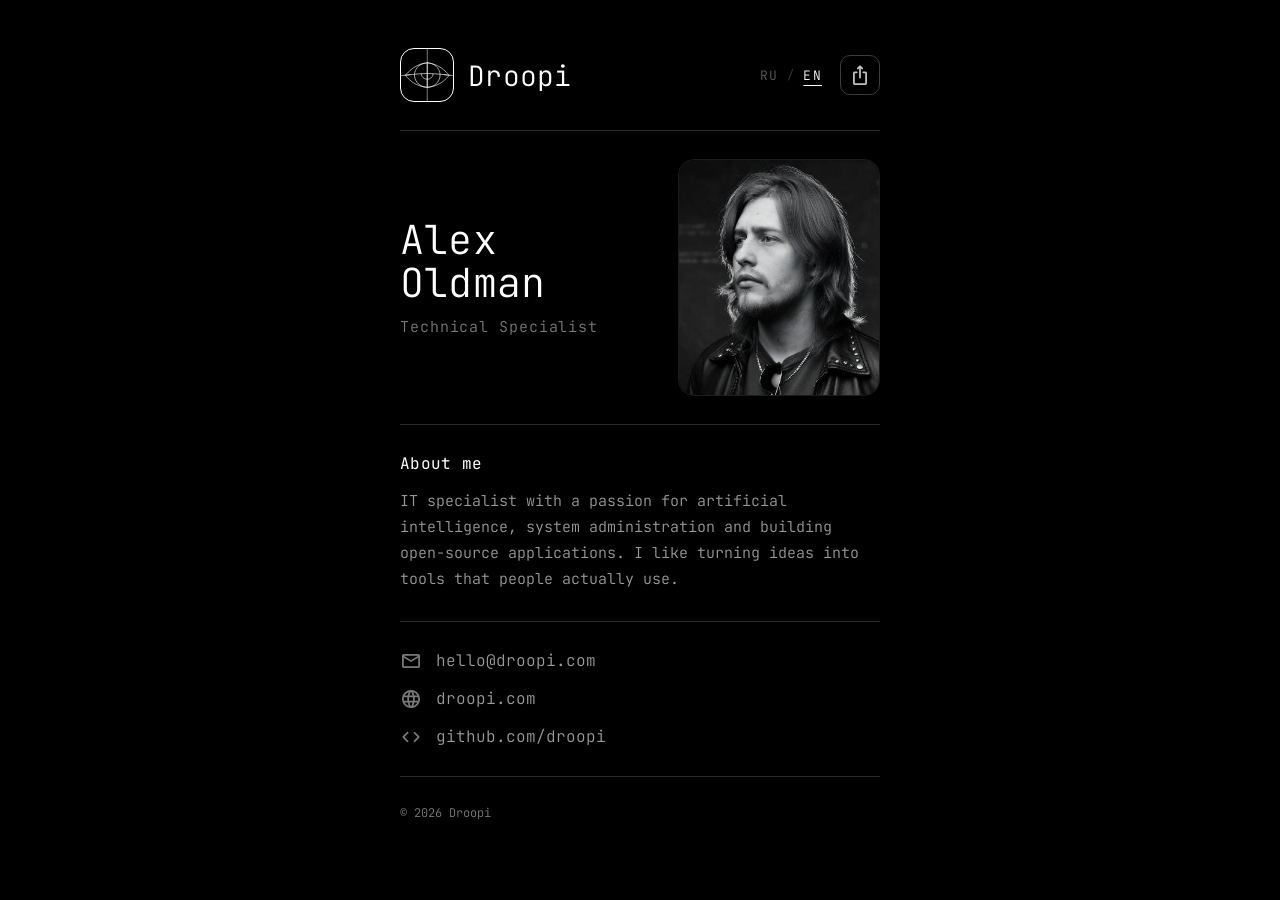
==== commit 35e0ab4e: "Refine to light typography, thinner logo, minimal language switch - Switch all text to JetBrains Mon" ====
--- a/index.html
+++ b/index.html
@@ -7,7 +7,7 @@
 <!-- @template name="Profile Card" description="Droopi personal profile card — logo, portrait, about, contact links, social footer" -->
 <link rel="preconnect" href="https://fonts.googleapis.com">
 <link rel="preconnect" href="https://fonts.gstatic.com" crossorigin>
-<link rel="stylesheet" href="https://fonts.googleapis.com/css2?family=JetBrains+Mono:ital,wght@0,400;0,500;0,700;0,800;1,400&display=swap">
+<link rel="stylesheet" href="https://fonts.googleapis.com/css2?family=JetBrains+Mono:ital,wght@0,300;0,400;0,500;1,300&display=swap">
 <link rel="stylesheet" href="https://fonts.googleapis.com/css2?family=Material+Symbols+Rounded:opsz,wght,FILL,GRAD@24,400,0,0">
 <style>
   :root {
@@ -18,7 +18,7 @@
   html, body { margin: 0; }
   body {
     min-height: 100vh; background: #000; color: #fff;
-    font-family: var(--mono);
+    font-family: var(--mono); font-weight: 300;
     display: flex; justify-content: center; padding: 48px 24px;
     -webkit-font-smoothing: antialiased;
   }
@@ -39,41 +39,42 @@
   .logo-box {
     flex: 0 0 auto;
     display: inline-flex; align-items: center; justify-content: center;
-    width: 56px; height: 56px; border: 2px solid #fff; border-radius: 14px;
+    width: 54px; height: 54px; border: 1px solid #fff; border-radius: 14px;
   }
   .logo-box img { width: 100%; height: 100%; display: block; }
-  .brand-name { font-size: 30px; font-weight: 500; letter-spacing: -0.02em; color: #fff; }
-
-  .actions { display: flex; align-items: center; gap: 10px; flex: 0 0 auto; }
-  .lang-toggle {
-    display: inline-flex; height: 44px; border: 1px solid #2A2A2A;
-    border-radius: 10px; overflow: hidden;
-  }
+  .brand-name { font-size: 28px; font-weight: 300; letter-spacing: 0.01em; color: #fff; }
+
+  .actions { display: flex; align-items: center; gap: 18px; flex: 0 0 auto; }
+  .lang-toggle { display: inline-flex; align-items: center; gap: 9px; }
   .lang-btn {
-    background: transparent; border: 0; color: #7A7A7A;
-    font-family: var(--mono); font-size: 13px; font-weight: 500; letter-spacing: 0.06em;
-    padding: 0 12px; cursor: pointer;
-    transition: color var(--dur) var(--ease), background var(--dur) var(--ease);
-  }
-  .lang-btn + .lang-btn { border-left: 1px solid #2A2A2A; }
+    background: none; border: 0; padding: 0; cursor: pointer;
+    font-family: var(--mono); font-size: 13px; font-weight: 300; letter-spacing: 0.1em;
+    color: #5C5C5C; text-decoration: none;
+    transition: color var(--dur) var(--ease);
+  }
   .lang-btn:hover { color: #fff; }
-  .lang-btn.active { background: #fff; color: #000; }
+  .lang-btn.active {
+    color: #fff;
+    text-decoration: underline; text-underline-offset: 5px;
+    text-decoration-thickness: 1px;
+  }
+  .lang-sep { color: #3D3D3D; font-size: 12px; font-weight: 300; }
   .icon-btn {
     display: inline-flex; align-items: center; justify-content: center;
-    width: 44px; height: 44px; border-radius: 10px; cursor: pointer;
-    background: transparent; border: 1px solid #5C5C5C; color: #fff;
+    width: 40px; height: 40px; border-radius: 10px; cursor: pointer;
+    background: transparent; border: 1px solid #3D3D3D; color: #C4C4C4;
     transition: background var(--dur) var(--ease), color var(--dur) var(--ease), border-color var(--dur) var(--ease);
   }
-  .icon-btn:hover { background: #fff; color: #000; border-color: #fff; }
+  .icon-btn:hover { color: #fff; border-color: #7A7A7A; }
 
   /* Identity */
   .identity { display: flex; align-items: center; justify-content: space-between; gap: 20px; }
   .identity-text { display: flex; flex-direction: column; gap: 12px; min-width: 0; }
   .identity-text h1 {
-    margin: 0; font-size: 40px; font-weight: 700; letter-spacing: -0.02em;
-    line-height: 1.05; color: #fff;
-  }
-  .role { font-size: 16px; color: #7A7A7A; letter-spacing: 0.04em; }
+    margin: 0; font-size: 40px; font-weight: 300; letter-spacing: 0.005em;
+    line-height: 1.08; color: #fff;
+  }
+  .role { font-size: 15px; font-weight: 300; color: #7A7A7A; letter-spacing: 0.06em; }
   .portrait {
     flex: 0 0 auto;
     width: clamp(150px, 42%, 230px); aspect-ratio: 230 / 270; height: auto;
@@ -83,8 +84,8 @@
 
   /* Sections */
   .section { display: flex; flex-direction: column; gap: 14px; }
-  .section h2 { margin: 0; font-size: 18px; font-weight: 500; color: #fff; }
-  .section p { margin: 0; font-size: 15px; color: #9A9A9A; line-height: 1.7; }
+  .section h2 { margin: 0; font-size: 16px; font-weight: 400; letter-spacing: 0.02em; color: #fff; }
+  .section p { margin: 0; font-size: 15px; font-weight: 300; color: #9A9A9A; line-height: 1.75; }
 
   /* Contact links */
   .links { display: flex; flex-direction: column; gap: 16px; }
@@ -113,12 +114,13 @@
     <!-- Header -->
     <div class="header">
       <div class="brand">
-        <span class="logo-box"><img src="assets/logo-eye-white-bold.svg" alt="Droopi"></span>
+        <span class="logo-box"><img src="assets/logo-eye-white.svg" alt="Droopi"></span>
         <span class="brand-name">Droopi</span>
       </div>
       <div class="actions">
         <div class="lang-toggle" role="group" aria-label="Language">
           <button class="lang-btn" type="button" data-lang="ru" onclick="setLang('ru')">RU</button>
+          <span class="lang-sep" aria-hidden="true">/</span>
           <button class="lang-btn" type="button" data-lang="en" onclick="setLang('en')">EN</button>
         </div>
         <button id="share-btn" class="icon-btn" type="button" aria-label="Share link" title="Share link"
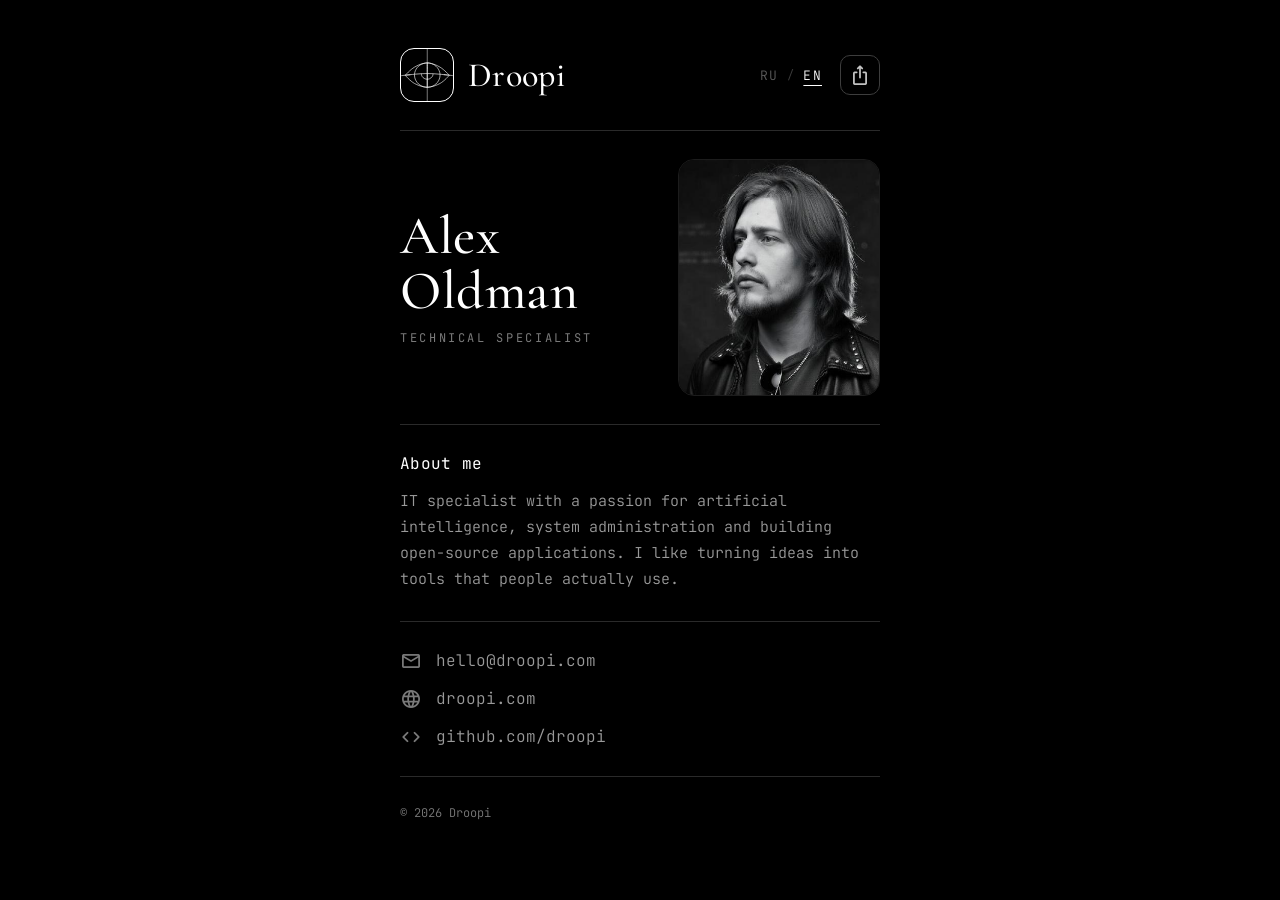
==== commit cff0d978: "Use elegant Cormorant Garamond serif for display type - Serif (Cormorant Garamond) for the Droopi wo" ====
--- a/index.html
+++ b/index.html
@@ -7,11 +7,12 @@
 <!-- @template name="Profile Card" description="Droopi personal profile card — logo, portrait, about, contact links, social footer" -->
 <link rel="preconnect" href="https://fonts.googleapis.com">
 <link rel="preconnect" href="https://fonts.gstatic.com" crossorigin>
-<link rel="stylesheet" href="https://fonts.googleapis.com/css2?family=JetBrains+Mono:ital,wght@0,300;0,400;0,500;1,300&display=swap">
+<link rel="stylesheet" href="https://fonts.googleapis.com/css2?family=Cormorant+Garamond:ital,wght@0,400;0,500;0,600;1,400&family=JetBrains+Mono:ital,wght@0,300;0,400;0,500;1,300&display=swap">
 <link rel="stylesheet" href="https://fonts.googleapis.com/css2?family=Material+Symbols+Rounded:opsz,wght,FILL,GRAD@24,400,0,0">
 <style>
   :root {
     --mono: 'JetBrains Mono', ui-monospace, monospace;
+    --serif: 'Cormorant Garamond', Georgia, 'Times New Roman', serif;
     --dur: .18s; --ease: cubic-bezier(.4,0,.2,1);
   }
   * { box-sizing: border-box; }
@@ -42,7 +43,7 @@
     width: 54px; height: 54px; border: 1px solid #fff; border-radius: 14px;
   }
   .logo-box img { width: 100%; height: 100%; display: block; }
-  .brand-name { font-size: 28px; font-weight: 300; letter-spacing: 0.01em; color: #fff; }
+  .brand-name { font-family: var(--serif); font-size: 34px; font-weight: 500; letter-spacing: 0.01em; color: #fff; }
 
   .actions { display: flex; align-items: center; gap: 18px; flex: 0 0 auto; }
   .lang-toggle { display: inline-flex; align-items: center; gap: 9px; }
@@ -71,10 +72,14 @@
   .identity { display: flex; align-items: center; justify-content: space-between; gap: 20px; }
   .identity-text { display: flex; flex-direction: column; gap: 12px; min-width: 0; }
   .identity-text h1 {
-    margin: 0; font-size: 40px; font-weight: 300; letter-spacing: 0.005em;
-    line-height: 1.08; color: #fff;
-  }
-  .role { font-size: 15px; font-weight: 300; color: #7A7A7A; letter-spacing: 0.06em; }
+    margin: 0; font-family: var(--serif);
+    font-size: clamp(40px, 12vw, 54px); font-weight: 500; letter-spacing: 0.01em;
+    line-height: 1.02; color: #fff;
+  }
+  .role {
+    font-size: 12px; font-weight: 400; color: #7A7A7A;
+    text-transform: uppercase; letter-spacing: 0.22em;
+  }
   .portrait {
     flex: 0 0 auto;
     width: clamp(150px, 42%, 230px); aspect-ratio: 230 / 270; height: auto;
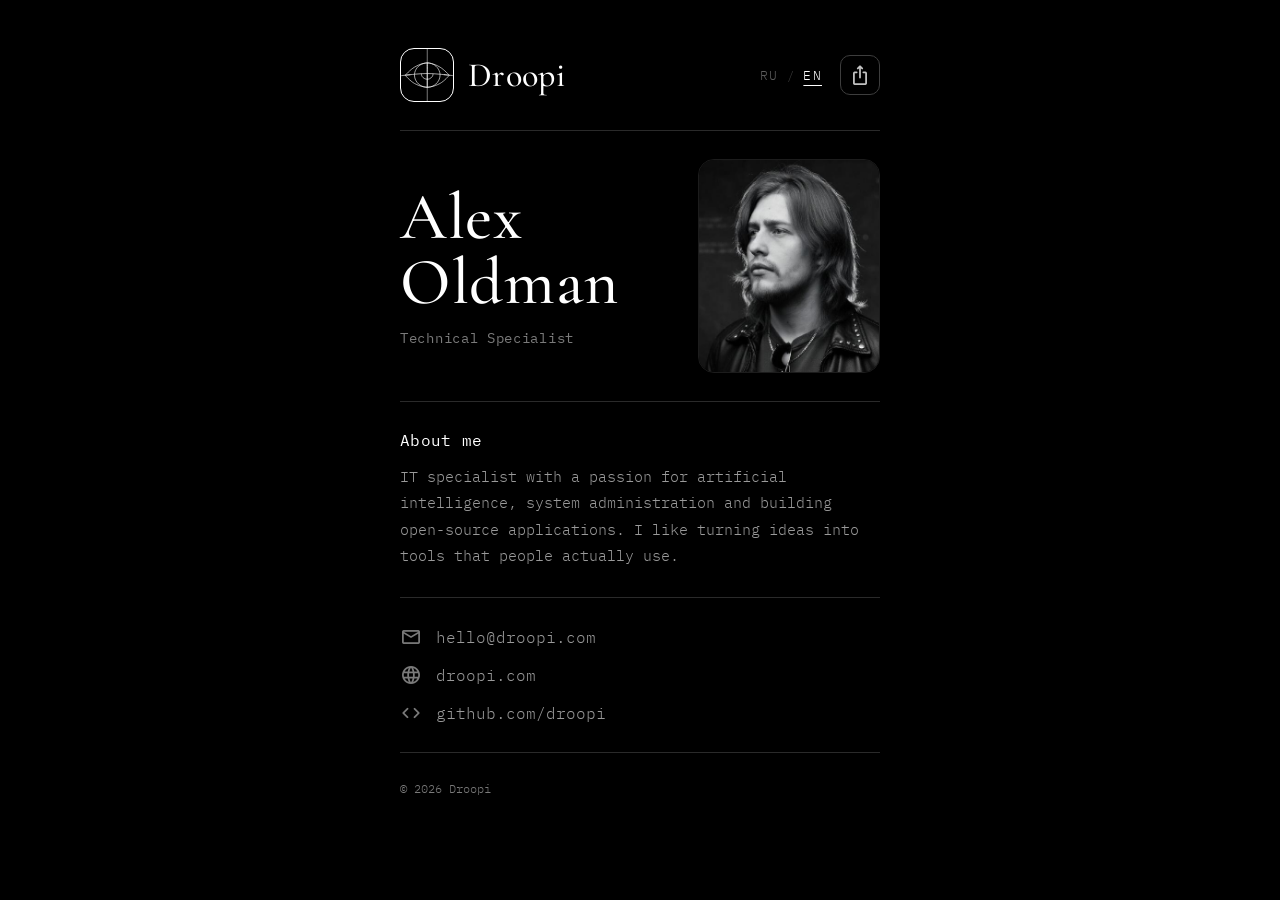
==== commit b1c82807: "Enlarge name, de-capitalize role, switch body to IBM Plex Mono - Bigger serif name so it balances th" ====
--- a/index.html
+++ b/index.html
@@ -7,11 +7,11 @@
 <!-- @template name="Profile Card" description="Droopi personal profile card — logo, portrait, about, contact links, social footer" -->
 <link rel="preconnect" href="https://fonts.googleapis.com">
 <link rel="preconnect" href="https://fonts.gstatic.com" crossorigin>
-<link rel="stylesheet" href="https://fonts.googleapis.com/css2?family=Cormorant+Garamond:ital,wght@0,400;0,500;0,600;1,400&family=JetBrains+Mono:ital,wght@0,300;0,400;0,500;1,300&display=swap">
+<link rel="stylesheet" href="https://fonts.googleapis.com/css2?family=Cormorant+Garamond:ital,wght@0,400;0,500;0,600;1,400&family=IBM+Plex+Mono:ital,wght@0,300;0,400;0,500;1,400&display=swap">
 <link rel="stylesheet" href="https://fonts.googleapis.com/css2?family=Material+Symbols+Rounded:opsz,wght,FILL,GRAD@24,400,0,0">
 <style>
   :root {
-    --mono: 'JetBrains Mono', ui-monospace, monospace;
+    --mono: 'IBM Plex Mono', ui-monospace, 'SF Mono', Menlo, monospace;
     --serif: 'Cormorant Garamond', Georgia, 'Times New Roman', serif;
     --dur: .18s; --ease: cubic-bezier(.4,0,.2,1);
   }
@@ -69,20 +69,19 @@
   .icon-btn:hover { color: #fff; border-color: #7A7A7A; }
 
   /* Identity */
-  .identity { display: flex; align-items: center; justify-content: space-between; gap: 20px; }
-  .identity-text { display: flex; flex-direction: column; gap: 12px; min-width: 0; }
+  .identity { display: flex; align-items: center; justify-content: space-between; gap: 18px; }
+  .identity-text { display: flex; flex-direction: column; gap: 14px; min-width: 0; }
   .identity-text h1 {
     margin: 0; font-family: var(--serif);
-    font-size: clamp(40px, 12vw, 54px); font-weight: 500; letter-spacing: 0.01em;
-    line-height: 1.02; color: #fff;
+    font-size: clamp(48px, 16vw, 66px); font-weight: 500; letter-spacing: 0.01em;
+    line-height: 0.98; color: #fff;
   }
   .role {
-    font-size: 12px; font-weight: 400; color: #7A7A7A;
-    text-transform: uppercase; letter-spacing: 0.22em;
+    font-size: 14px; font-weight: 400; color: #7A7A7A; letter-spacing: 0.05em;
   }
   .portrait {
     flex: 0 0 auto;
-    width: clamp(150px, 42%, 230px); aspect-ratio: 230 / 270; height: auto;
+    width: clamp(132px, 38%, 210px); aspect-ratio: 230 / 270; height: auto;
     object-fit: cover; object-position: center 18%;
     border-radius: 16px; border: 1px solid #1C1C1C;
   }
